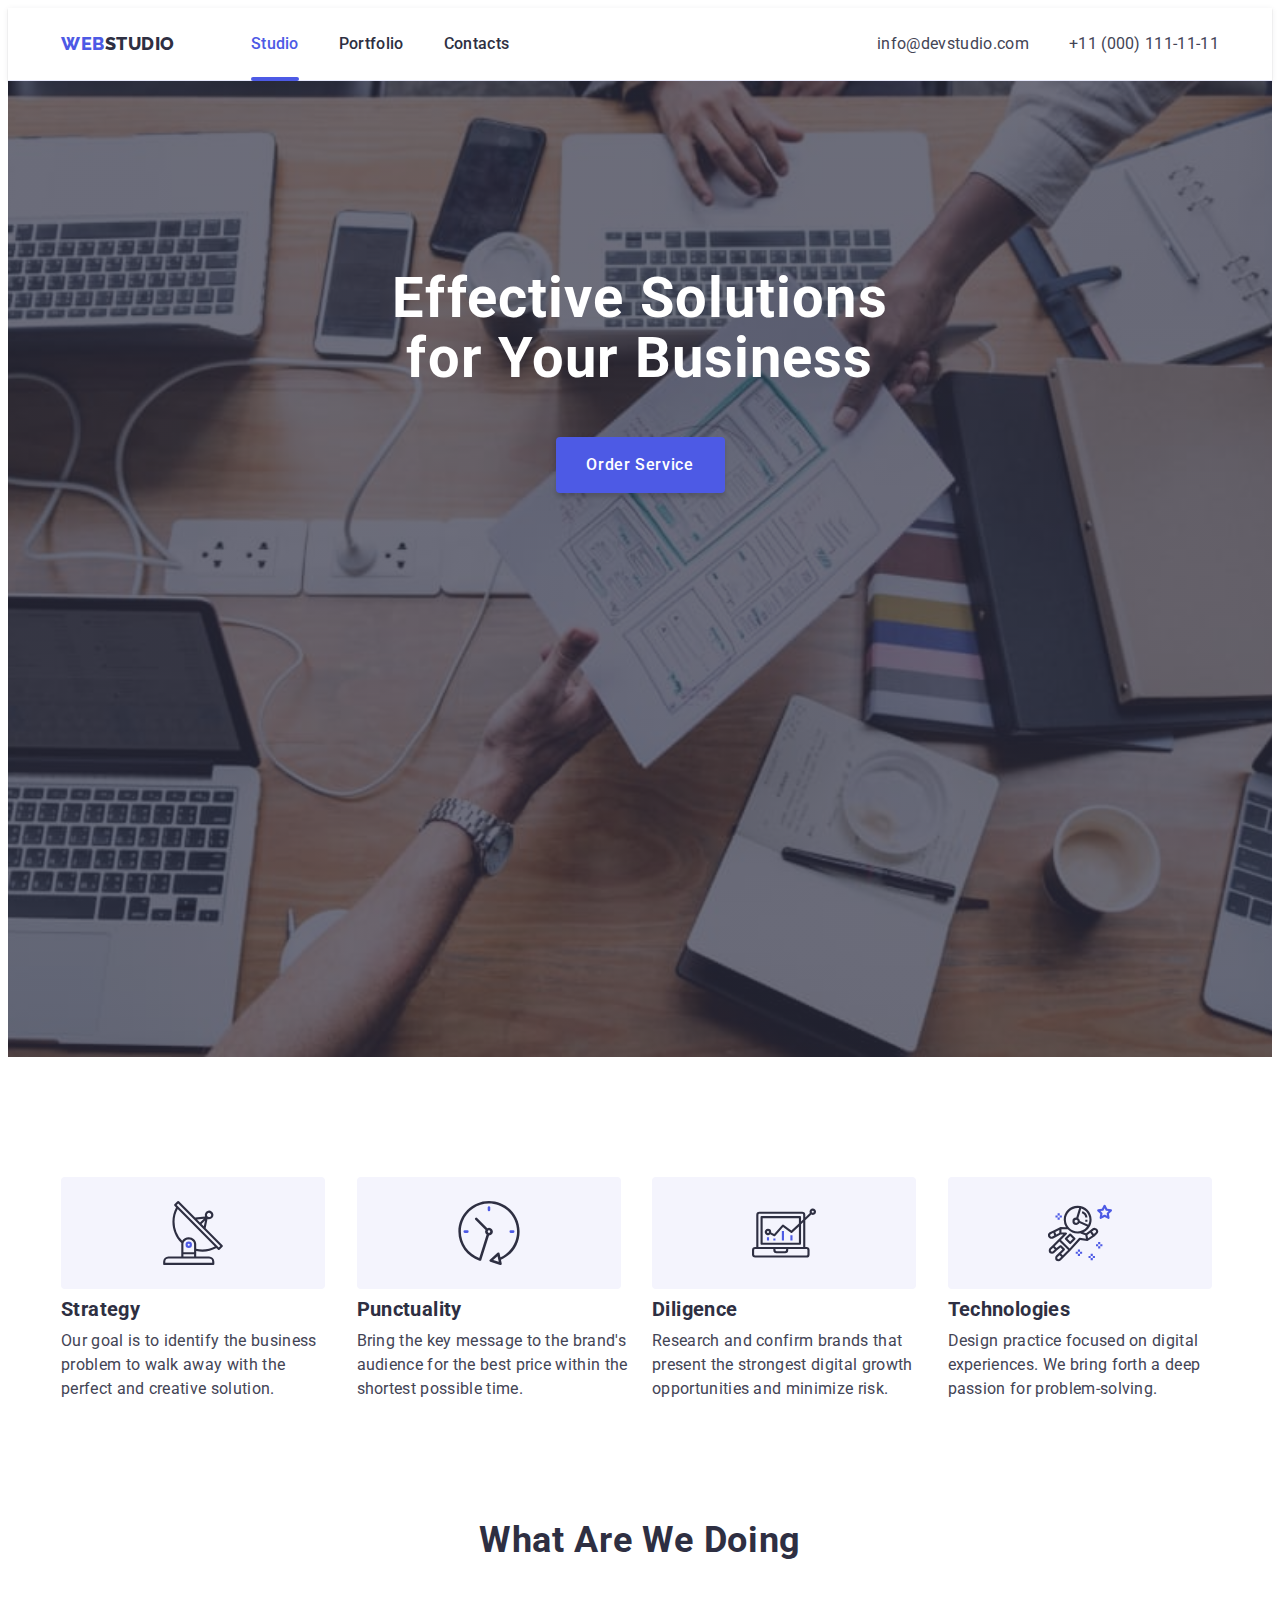
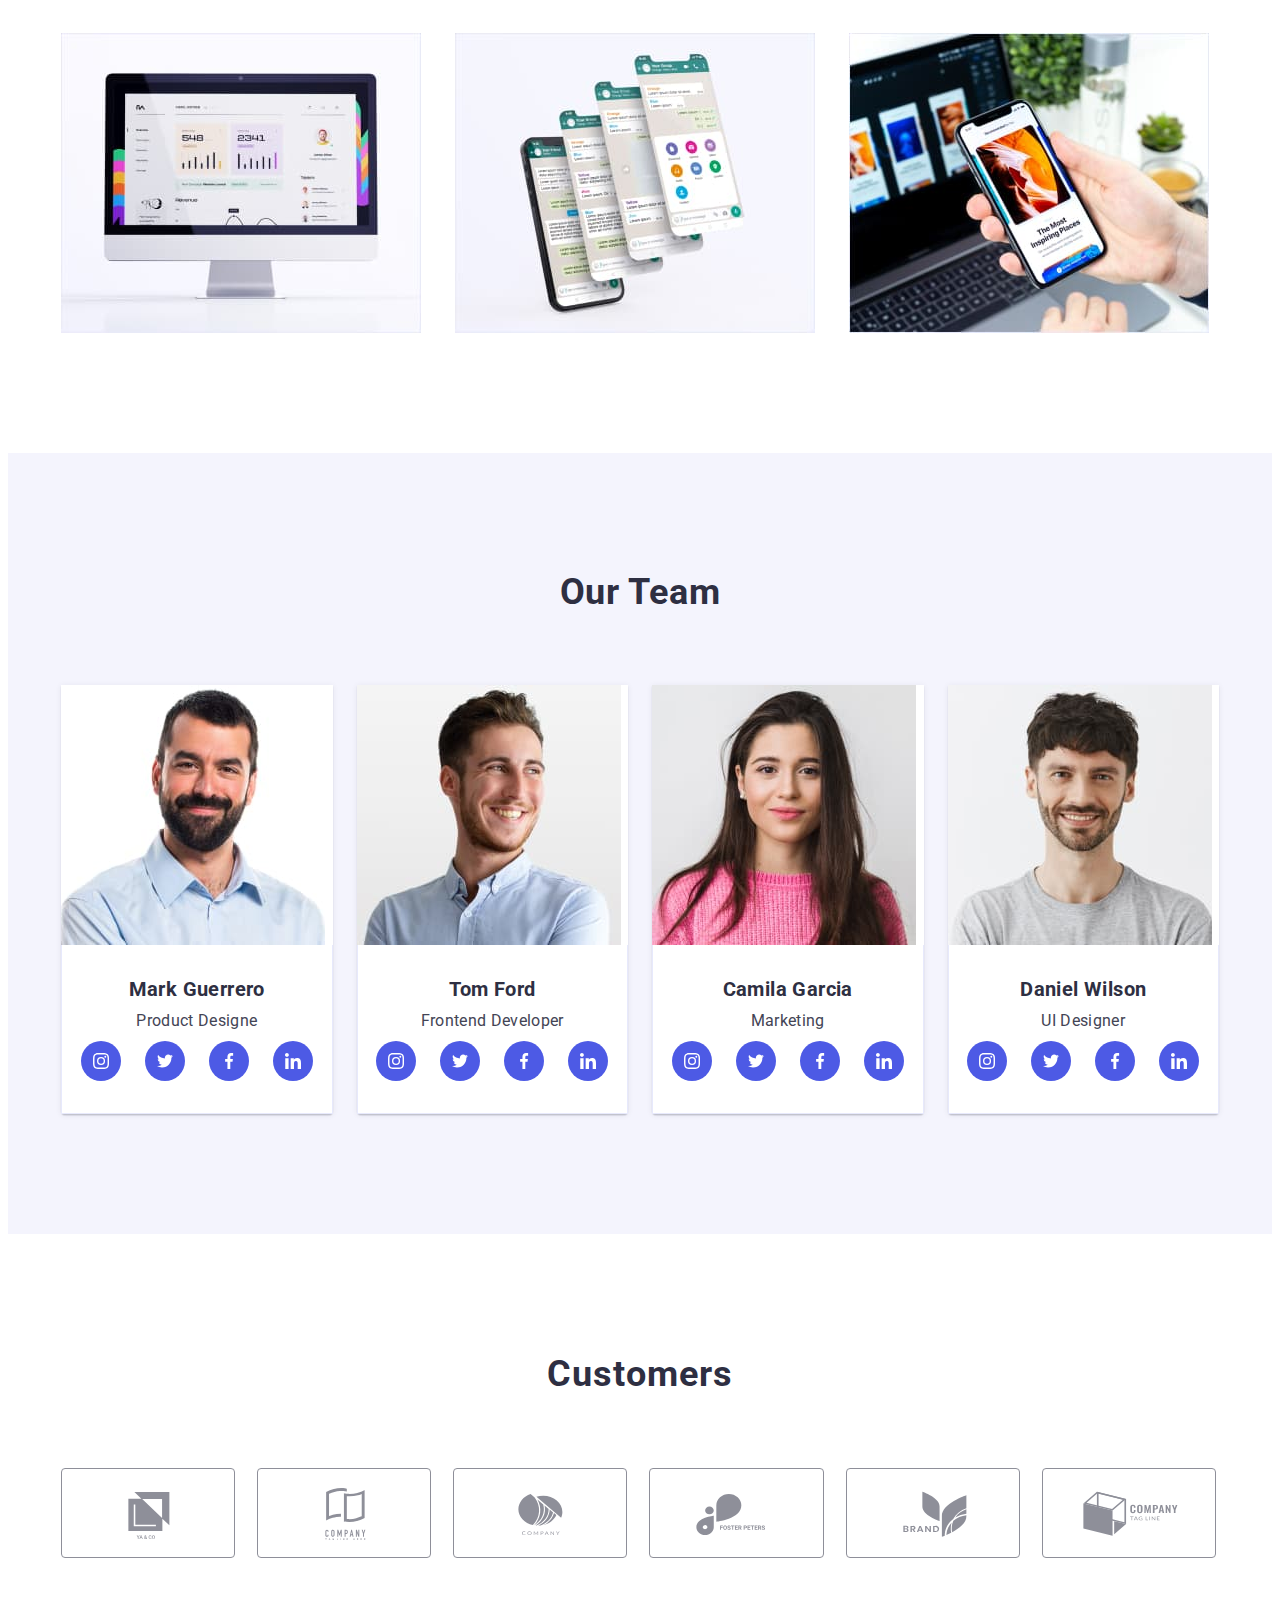
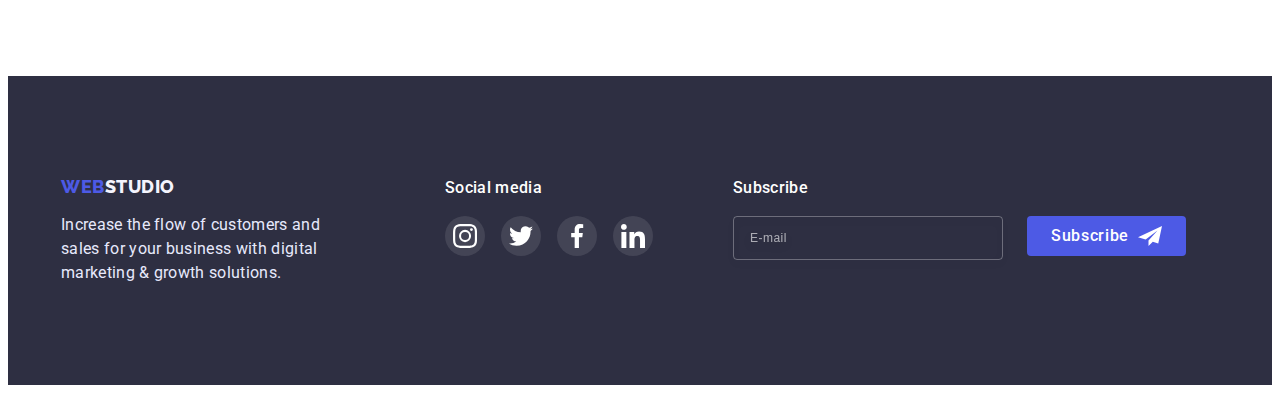
==== index.html @ d187a2b6 "Initial commit" ====
<!DOCTYPE html>
<html lang="en">
  <head>
    <meta charset="UTF-8" />
    <meta http-equiv="X-UA-Compatible" content="IE=edge" />
    <meta name="viewport" content="width=device-width, initial-scale=1.0" />
    <title>Web studio</title>
    <link rel="preconnect" href="https://fonts.googleapis.com" />
    <link rel="preconnect" href="https://fonts.gstatic.com" crossorigin />
    <link
      href="https://fonts.googleapis.com/css2?family=Raleway:wght@800&family=Roboto:wght@400;500;700;900&display=swap"
      rel="stylesheet"
    />
    <link
      rel="stylesheet"
      href="https://cdnjs.cloudflare.com/ajax/libs/modern-normalize/1.1.0/modern-normalize.min.css"
      integrity="sha512-wpPYUAdjBVSE4KJnH1VR1HeZfpl1ub8YT/NKx4PuQ5NmX2tKuGu6U/JRp5y+Y8XG2tV+wKQpNHVUX03MfMFn9Q=="
      crossorigin="anonymous"
      referrerpolicy="no-referrer"
    />
    <link rel="stylesheet" href="./css/styles.css" />
  </head>
  <body class="site-body">
    <!--Header-->
    <header class="header">
      <div class="container">
        <nav class="header-nav">
          <a class="header-logo link" href="./index.html"
            >web<span class="accent">studio</span>
          </a>
          <ul class="header-list list">
            <li class="header-item">
              <a class="header-link link current" href="./index.html">Studio</a>
            </li>
            <li class="header-item">
              <a class="header-link link" href="portfolio.html">Portfolio</a>
            </li>
            <li class="header-item">
              <a class="header-link link" href="">Contacts</a>
            </li>
          </ul>
        </nav>
        <ul class="header-list list">
          <li class="header-item">
            <a class="header-mail link" href="mailto:info@devstudio.com"
              >info@devstudio.com</a
            >
          </li>
          <li class="header-item">
            <a class="header-tel link" href="tel:+110001111111"
              >+11 (000) 111-11-11</a
            >
          </li>
        </ul>
      </div>
    </header>
    <!--Main Content-->
    <main>
      <!--Hero-->
      <section class="hero">
        <div class="container">
          <h1 class="hero-title">Effective Solutions for Your Business</h1>
          <button type="button" class="hero-button btn" data-modal-open>
            Order Service
          </button>
        </div>
      </section>

      <section class="features">
        <div class="container">
          <h2 class="visually-hidden">Description</h2>
          <ul class="features-list list">
            <li class="features-iteam">
              <div class="features-icon">
                <svg class="features-icon-logo" width="64" height="64">
                  <use href="./images/icons.svg#icon-antenna"></use>
                </svg>
              </div>
              <h3 class="features-title">Strategy</h3>
              <p class="features-text">
                Our goal is to identify the business problem to walk away with
                the perfect and creative solution.
              </p>
            </li>
            <li class="features-iteam">
              <div class="features-icon">
                <svg class="features-icon-logo" width="64" height="64">
                  <use href="./images/icons.svg#icon-clock"></use>
                </svg>
              </div>

              <h3 class="features-title">Punctuality</h3>
              <p class="features-text">
                Bring the key message to the brand's audience for the best price
                within the shortest possible time.
              </p>
            </li>
            <li class="features-iteam">
              <div class="features-icon">
                <svg class="features-icon-logo" width="64" height="64">
                  <use href="./images/icons.svg#icon-diagram"></use>
                </svg>
              </div>
              <h3 class="features-title">Diligence</h3>
              <p class="features-text">
                Research and confirm brands that present the strongest digital
                growth opportunities and minimize risk.
              </p>
            </li>
            <li class="features-iteam">
              <div class="features-icon">
                <svg class="features-icon-logo" width="64" height="64">
                  <use href="./images/icons.svg#icon-astronaut"></use>
                </svg>
              </div>
              <h3 class="features-title">Technologies</h3>
              <p class="features-text">
                Design practice focused on digital experiences. We bring forth a
                deep passion for problem-solving.
              </p>
            </li>
          </ul>
        </div>
      </section>

      <section class="works">
        <div class="container">
          <h2 class="works-title">What are we doing</h2>
          <ul class="works-list list">
            <li class="works-item">
              <img
                src="./images/desktop.jpg"
                alt="Desktop"
                width="360"
                height="300"
              />
            </li>
            <li class="works-item">
              <img
                src="./images/phone.jpg"
                alt="Phones"
                width="360"
                height="300"
              />
            </li>
            <li class="works-item">
              <img
                src="./images/notebook.jpg"
                alt="Notebook and phone"
                width="360"
                height="300"
              />
            </li>
          </ul>
        </div>
      </section>

      <section class="team">
        <div class="container">
          <h2 class="team-title">Our Team</h2>
          <ul class="team-list list">
            <li class="team-item">
              <img
                src="./images/mark.jpg"
                alt="Mark Guerrero"
                width="264"
                height="260"
              />
              <div class="description">
                <h3 class="team-subtitle">Mark Guerrero</h3>
                <p class="team-text">Product Designe</p>
                <ul class="team-social-list list">
                  <li class="team-social-item">
                    <a href="" class="team-social-link link">
                      <svg class="team-social-icon" width="16" height="16">
                        <use href="./images/icons.svg#icon-instagram"></use>
                      </svg>
                    </a>
                  </li>
                  <li class="team-social-item">
                    <a href="" class="team-social-link link">
                      <svg class="team-social-icon" width="16" height="16">
                        <use href="./images/icons.svg#icon-twitter"></use>
                      </svg>
                    </a>
                  </li>
                  <li class="team-social-item">
                    <a href="" class="team-social-link link">
                      <svg class="team-social-icon" width="16" height="16">
                        <use href="./images/icons.svg#icon-facebook"></use>
                      </svg>
                    </a>
                  </li>
                  <li class="team-social-item">
                    <a href="" class="team-social-link link">
                      <svg class="team-social-icon" width="16" height="16">
                        <use href="./images/icons.svg#icon-linkedin"></use>
                      </svg>
                    </a>
                  </li>
                </ul>
              </div>
            </li>
            <li class="team-item">
              <img
                src="./images/tom.jpg"
                alt="Tom Ford"
                width="264"
                height="260"
              />
              <div class="description">
                <h3 class="team-subtitle">Tom Ford</h3>
                <p class="team-text">Frontend Developer</p>
                <ul class="team-social-list list">
                  <li class="team-social-item">
                    <a href="" class="team-social-link link">
                      <svg class="team-social-icon" width="16" height="16">
                        <use href="./images/icons.svg#icon-instagram"></use>
                      </svg>
                    </a>
                  </li>
                  <li class="team-social-item">
                    <a href="" class="team-social-link link">
                      <svg class="team-social-icon" width="16" height="16">
                        <use href="./images/icons.svg#icon-twitter"></use>
                      </svg>
                    </a>
                  </li>
                  <li class="team-social-item">
                    <a href="" class="team-social-link link">
                      <svg class="team-social-icon" width="16" height="16">
                        <use href="./images/icons.svg#icon-facebook"></use>
                      </svg>
                    </a>
                  </li>
                  <li class="team-social-item">
                    <a href="" class="team-social-link link">
                      <svg class="team-social-icon" width="16" height="16">
                        <use href="./images/icons.svg#icon-linkedin"></use>
                      </svg>
                    </a>
                  </li>
                </ul>
              </div>
            </li>
            <li class="team-item">
              <img
                src="./images/camila.jpg"
                alt="Camila Garcia"
                width="264"
                height="260"
              />
              <div class="description">
                <h3 class="team-subtitle">Camila Garcia</h3>
                <p class="team-text">Marketing</p>
                <ul class="team-social-list list">
                  <li class="team-social-item">
                    <a href="" class="team-social-link link">
                      <svg class="team-social-icon" width="16" height="16">
                        <use href="./images/icons.svg#icon-instagram"></use>
                      </svg>
                    </a>
                  </li>
                  <li class="team-social-item">
                    <a href="" class="team-social-link link">
                      <svg class="team-social-icon" width="16" height="16">
                        <use href="./images/icons.svg#icon-twitter"></use>
                      </svg>
                    </a>
                  </li>
                  <li class="team-social-item">
                    <a href="" class="team-social-link link">
                      <svg class="team-social-icon" width="16" height="16">
                        <use href="./images/icons.svg#icon-facebook"></use>
                      </svg>
                    </a>
                  </li>
                  <li class="team-social-item">
                    <a href="" class="team-social-link link">
                      <svg class="team-social-icon" width="16" height="16">
                        <use href="./images/icons.svg#icon-linkedin"></use>
                      </svg>
                    </a>
                  </li>
                </ul>
              </div>
            </li>
            <li class="team-item">
              <img
                src="./images/daniel.jpg"
                alt="Daniel Wilson"
                width="264"
                height="260"
              />
              <div class="description">
                <h3 class="team-subtitle">Daniel Wilson</h3>
                <p class="team-text">UI Designer</p>
                <ul class="team-social-list list">
                  <li class="team-social-item">
                    <a href="" class="team-social-link link">
                      <svg class="team-social-icon" width="16" height="16">
                        <use href="./images/icons.svg#icon-instagram"></use>
                      </svg>
                    </a>
                  </li>
                  <li class="team-social-item">
                    <a href="" class="team-social-link link">
                      <svg class="team-social-icon" width="16" height="16">
                        <use href="./images/icons.svg#icon-twitter"></use>
                      </svg>
                    </a>
                  </li>
                  <li class="team-social-item">
                    <a href="" class="team-social-link link">
                      <svg class="team-social-icon" width="16" height="16">
                        <use href="./images/icons.svg#icon-facebook"></use>
                      </svg>
                    </a>
                  </li>
                  <li class="team-social-item">
                    <a href="" class="team-social-link link">
                      <svg class="team-social-icon" width="16" height="16">
                        <use href="./images/icons.svg#icon-linkedin"></use>
                      </svg>
                    </a>
                  </li>
                </ul>
              </div>
            </li>
          </ul>
        </div>
      </section>
      <section class="customers">
        <div class="container">
          <h2 class="customers-title">Customers</h2>
          <ul class="customers-list list">
            <li class="customers-item">
              <a href="" class="customers-link link">
                <svg class="customers-icon" width="104" height="56">
                  <use href="./images/icons.svg#icon-Logo1"></use>
                </svg>
              </a>
            </li>
            <li class="customers-item">
              <a href="" class="customers-link link">
                <svg class="customers-icon" width="104" height="56">
                  <use href="./images/icons.svg#icon-Logo2"></use>
                </svg>
              </a>
            </li>
            <li class="customers-item">
              <a href="" class="customers-link link">
                <svg class="customers-icon" width="104" height="56">
                  <use href="./images/icons.svg#icon-Logo3"></use>
                </svg>
              </a>
            </li>
            <li class="customers-item">
              <a href="" class="customers-link link">
                <svg class="customers-icon" width="104" height="56">
                  <use href="./images/icons.svg#icon-Logo4"></use>
                </svg>
              </a>
            </li>
            <li class="customers-item">
              <a href="" class="customers-link link">
                <svg class="customers-icon" width="104" height="56">
                  <use href="./images/icons.svg#icon-Logo5"></use>
                </svg>
              </a>
            </li>
            <li class="customers-item">
              <a href="" class="customers-link link">
                <svg class="customers-icon" width="104" height="56">
                  <use href="./images/icons.svg#icon-Logo6"></use>
                </svg>
              </a>
            </li>
          </ul>
        </div>
      </section>
    </main>
    <!--Footer-->
    <footer class="footer">
      <div class="container">
        <div class="footer-wrap">
          <a href="./index.html" class="footer-logo link"
            >web<span class="accent">studio</span>
          </a>
          <p class="footer-text">
            Increase the flow of customers and sales for your business with
            digital marketing & growth solutions.
          </p>
        </div>
        <div class="footer-soc">
          <p class="footer-soc-media">Social media</p>
          <ul class="footer-soc-list list">
            <li class="footer-soc-item">
              <a href="" class="footer-soc-link link">
                <svg class="footer-soc-icon" width="24" height="24">
                  <use href="./images/icons.svg#icon-instagram"></use>
                </svg>
              </a>
            </li>
            <li class="footer-soc-item">
              <a href="" class="footer-soc-link link"
                ><svg class="footer-soc-icon" width="24" height="24">
                  <use href="./images/icons.svg#icon-twitter"></use>
                </svg>
              </a>
            </li>
            <li class="footer-soc-item">
              <a href="" class="footer-soc-link link"
                ><svg class="footer-soc-icon" width="24" height="24">
                  <use href="./images/icons.svg#icon-facebook"></use>
                </svg>
              </a>
            </li>
            <li class="footer-soc-item">
              <a href="" class="footer-soc-link link"
                ><svg class="footer-soc-icon" width="24" height="24">
                  <use href="./images/icons.svg#icon-linkedin"></use>
                </svg>
              </a>
            </li>
          </ul>
        </div>
        <div class="footer-subscribe">
          <p class="subscribe-title">Subscribe</p>
          <form class="subscribe-form">
            <input
              type="email"
              name="subscribe-email"
              class="subscribe-input"
              placeholder="E-mail"
              required
            />
            <button type="submit" class="subscribe-form-btn">
              Subscribe
              <svg class="send-icon" width="24" height="24">
                <use href="./images/icons.svg#icon-Frame-3"></use>
              </svg>
            </button>
          </form>
        </div>
      </div>
    </footer>
    <div class="backdrop is-hidden" data-modal>
      <div class="modal">
        <button type="button" class="modal-close" data-modal-close>
          <svg class="modal-close-icon" width="8" height="8">
            <use href="./images/icons.svg#icon-close-black-18dp"></use>
          </svg>
        </button>
        <form class="modal-form">
          <p>Leave your contacts and we will call you back</p>
          <label class="modal-form-fild">
            <span class="modal-form-input-desc">Name</span>
            <span class="input-wrap">
              <input
                type="text"
                name="user-name"
                class="modal-form-input"
                pattern="[a-zA-Z]+"
                minlength="2"
                required
              />
              <svg class="input-icon" width="18" height="18">
                <use href="./images/icons.svg#icon-person"></use>
              </svg>
            </span>
          </label>
          <label class="modal-form-fild">
            <span class="modal-form-input-desc">Phone</span>
            <span class="input-wrap">
              <input type="tel" name="user-phone" class="modal-form-input" />
              <svg class="input-icon" width="18" height="18">
                <use href="./images/icons.svg#icon-phone"></use>
              </svg>
            </span>
          </label>
          <label class="modal-form-fild">
            <span class="modal-form-input-desc">Email</span>
            <span class="input-wrap">
              <input
                type="email"
                name="user-mail"
                class="modal-form-input"
                required
              />
              <svg class="input-icon" width="18" height="18">
                <use href="./images/icons.svg#icon-email"></use>
              </svg>
            </span>
          </label>
          <label class="modal-form-fild">
            <span class="modal-form-input-desc">Comment</span>
            <textarea
              name="user-message"
              placeholder="Text input"
              class="modal-comment"
            ></textarea>
          </label>
          <div class="user-policy-mod">
            <input
              id="user-policy"
              type="checkbox"
              name="user-policy"
              class="modal-form-chek visually-hidden"
              value="true"
              required
            />
            <label for="user-policy" class="modal-form-chek-desc">
              <span>
                <svg class="chek-icon" width="10" height="8">
                  <use href="./images/icons.svg#icon-Vector"></use>
                </svg>
              </span>
              I accept the terms and conditions of the&nbsp;
              <a href="" class="privacy">Privacy Policy</a>
            </label>
          </div>
          <button type="submit" class="modal-form-submit">Send</button>
        </form>
      </div>
    </div>
    <script src="./js/modal.js"></script>
  </body>
</html>
---- css/styles.css ----
:root {
  --section-title-color: #2e2f42;
  --text-bacground-color: #ffffff;
  --main-font-size: 16px;
  --first-heder-color: #4d5ae5;
  --second-heder-color: #434455;
  --first-background-color-button: #4d5ae5;
  --header-border-color: #e7e9fc;
  --typical-backgroud-color: #2e2f42;
  --second-button-color: #404bbf;
  --team-background-color: #f4f4fd;
  --footer-first-color: #e7e9fc;
  --icons-customer-color: #8e8f99;
  --social-second-background-color: #31d0aa;
  --modal-icon-first-fill: #000000;
  --modal-background-color: #fcfcfc;
  --typical-line-height: 1.5;
  --typical-letter-spacing: 0.02em;
  --transition: 250ms cubic-bezier(0.4, 0, 0.2, 1);
}

p,
h1,
h2,
h3 {
  margin: 0;
}
ul {
  margin: 0;
  padding-left: 0;
}

img {
  display: block;
  max-width: 100%;
  height: auto;
}

body {
  font-family: "roboto", sans-serif;
  color: #434455;
  background-color: var(--text-bacground-color);
}

.list {
  padding: 0;
  margin: 0;
  list-style: none;
}

.link {
  text-decoration: none;
  display: inline-block;
}

.visually-hidden {
  position: absolute;
  width: 1px;
  height: 1px;
  margin: -1px;
  border: 0;
  padding: 0;
  white-space: nowrap;
  clip-path: inset(100%);
  clip: rect(0 0 0 0);
  overflow: hidden;
}

.container {
  width: 1158px;
  padding-left: 15px;
  padding-right: 15px;
  margin: 0 auto;
}

/*-------Header--------*/

.header {
  border-bottom: 1px solid var(--header-border-color);
  box-shadow: 0px 2px 1px rgba(46, 47, 66, 0.08),
    0px 1px 1px rgba(46, 47, 66, 0.16), 0px 1px 6px rgba(46, 47, 66, 0.08);
}

.header-nav {
  padding-top: 24px;
  padding-bottom: 24px;
  display: flex;
  margin-right: auto;
}

.header > .container {
  display: flex;
  align-items: center;
}

.header-logo {
  font-family: "Raleway", sans-serif;
  font-weight: 800;
  font-size: 18px;
  line-height: 1.33;
  display: flex;
  align-items: center;
  letter-spacing: 0.03em;
  text-transform: uppercase;
  color: var(--first-heder-color);
  margin-right: 76px;
}
.accent {
  color: var(--typical-backgroud-color);
}
.header-list {
  display: flex;
  gap: 40px;
}

.header-item {
  position: relative;
}
.header-link {
  font-weight: 500;
  font-size: var(--main-font-size);
  line-height: 1.5;
  letter-spacing: var(--typical-letter-spacing);
  color: var(--section-title-color);
  transition: color var(--transition);
}

.header-link:hover,
.header-link:focus {
  color: var(--second-heder-color);
}

.header-mail,
.header-tel {
  font-weight: 400;
  font-size: var(--main-font-size);
  line-height: var(--typical-line-height);
  letter-spacing: var(--typical-letter-spacing);
  color: var(--second-heder-color);
  transition: color var(--transition);
}

.header-mail:hover,
.header-mail:focus {
  color: var(--first-heder-color);
}

.header-tel:hover,
.header-tel:focus {
  color: var(--first-heder-color);
}

.header-list .current {
  color: var(--first-heder-color);
}

.header-link.current::after {
  content: "";
  position: absolute;
  width: 100%;
  height: 4px;
  left: 0px;
  bottom: -25px;
  background-color: currentColor;
  border-radius: 2px;
}

/*-------Hero--------*/

.hero {
  background-color: var(--typical-backgroud-color);
  background-image: linear-gradient(
      rgba(46, 47, 66, 0.7),
      rgba(46, 47, 66, 0.7)
    ),
    url(../images/hero-bg.jpg);
  background-repeat: no-repeat;
  background-position: center;
  background-size: cover;
  text-align: center;
  padding-top: 188px;
  padding-bottom: 188px;
  height: 600px;
  max-width: 1440px;
  margin: 0 auto;
}

.hero-title {
  max-width: 496px;
  margin: 0 auto;
  font-size: 56px;
  line-height: 1.07;
  letter-spacing: var(--typical-letter-spacing);
  color: var(--text-bacground-color);
  margin-bottom: 48px;
}

.hero-button {
  display: inline-block;
  min-width: 169px;
  height: 56px;
  font-family: inherit;
  font-weight: 500;
  font-size: var(--main-font-size);
  line-height: 1.5;
  align-items: center;
  letter-spacing: 0.04em;
  color: var(--text-bacground-color);
  background-color: var(--first-background-color-button);
  cursor: pointer;
  box-shadow: 0px 4px 4px rgba(0, 0, 0, 0.15);
  border-radius: 4px;
  border: none;
  transition: background-color var(--transition);
}

.hero-button:hover,
.hero-button:focus {
  background-color: var(--second-button-color);
}

.hero-button:active {
  background-color: var(--second-button-color);
}

/*-------Features--------*/

.features {
  padding-top: 120px;
  padding-bottom: 120px;
}

.features-list {
  display: flex;
  gap: 24px;
}

.features-iteam {
  width: calc((100% - 72px) / 4);
}

.features-title {
  font-size: 20px;
  line-height: 1.2;
  letter-spacing: var(--typical-letter-spacing);
  color: var(--section-title-color);
  margin-bottom: 8px;
}
.features-text {
  font-size: var(--main-font-size);
  line-height: var(--typical-line-height);
  letter-spacing: var(--typical-letter-spacing);
}

.features-icon {
  display: flex;
  align-items: center;
  justify-content: center;
  margin-bottom: 8px;
  background-color: var(--team-background-color);
  border-radius: 4px;
  width: 264px;
  height: 112px;
}

/*-------Works--------*/

.works {
  padding-bottom: 120px;
}
.works-title {
  font-size: 36px;
  line-height: 1.11;
  text-align: center;
  letter-spacing: var(--typical-letter-spacing);
  text-transform: capitalize;
  color: var(--section-title-color);
  margin-bottom: 72px;
}
.works-list {
  display: flex;
  gap: 24px;
}

.works-item {
  width: calc((100% - 48px) / 3);
}

/*-------Team--------*/
.team {
  background-color: var(--team-background-color);
  padding-top: 120px;
  padding-bottom: 120px;
}
.team-title {
  font-size: 36px;
  line-height: 1.11;
  text-align: center;
  letter-spacing: var(--typical-letter-spacing);
  text-transform: capitalize;
  color: var(--section-title-color);
  margin-bottom: 72px;
}
.team-list {
  display: flex;
  gap: 24px;
}

.description {
  padding: 32px 16px;
}

.team-item {
  background-color: var(--text-bacground-color);
  width: calc((100% - 72px) / 4);
  box-shadow: 0px 1px 6px rgba(46, 47, 66, 0.08),
    0px 1px 1px rgba(46, 47, 66, 0.16), 0px 2px 1px rgba(46, 47, 66, 0.08);
  border-radius: 0px 0px 4px 4px;
}
.team-subtitle {
  font-size: 20px;
  line-height: 1.2;
  text-align: center;
  letter-spacing: var(--typical-letter-spacing);
  color: var(--section-title-color);
  margin-bottom: 8px;
  margin-top: 0;
}
.team-text {
  font-size: var(--main-font-size);
  line-height: var(--typical-line-height);
  text-align: center;
  letter-spacing: var(--typical-letter-spacing);
  margin-bottom: 8px;
}
.team-social-list {
  display: flex;
  justify-content: center;
  gap: 24px;
}
.team-social-item {
  width: 40px;
  height: 40px;
}
.team-social-link {
  width: 100%;
  height: 100%;
  background-color: var(--first-background-color-button);
  border-radius: 50%;
  display: flex;
  align-items: center;
  justify-content: center;
  transition: background-color var(--transition);
}

.team-social-icon {
  fill: var(--text-bacground-color);
}

.team-social-link:hover,
.team-social-link:focus {
  background-color: var(--second-button-color);
}

.customers {
  padding-top: 120px;
  padding-bottom: 120px;
}

.customers-title {
  font-size: 36px;
  line-height: 1.16;
  text-align: center;
  letter-spacing: 0.03em;
  color: var(--section-title-color);
  margin-bottom: 72px;
}
.customers-list {
  display: flex;
  gap: 24px;
}
.customers-item {
  width: calc((100% - 125px) / 6);
  height: 88px;
}
.customers-link {
  width: 100%;
  height: 100%;
  display: flex;
  align-items: center;
  justify-content: center;
  border-radius: 4px;
  border: 1px solid var(--icons-customer-color);
  fill: var(--icons-customer-color);
  transition: border-color var(--transition), fill var(--transition);
}

.customers-link:hover,
.customers-link:focus {
  border-color: var(--second-button-color);
  fill: var(--second-button-color);
}

/*-------Footer--------*/

.footer {
  background-color: var(--typical-backgroud-color);
  padding-bottom: 100px;
  padding-top: 100px;
}
.footer-logo {
  font-family: "Raleway", sans-serif;
  font-weight: 800;
  font-size: 18px;
  line-height: 1.17;
  display: flex;
  align-items: center;
  letter-spacing: 0.03em;
  text-transform: uppercase;
  color: var(--first-heder-color);
  margin-bottom: 16px;
}
.footer .accent {
  color: var(--team-background-color);
}
.footer-text {
  font-size: var(--main-font-size);
  line-height: var(--typical-line-height);
  letter-spacing: var(--typical-letter-spacing);
  color: var(--footer-first-color);
}

.footer .container {
  display: flex;
  /* gap: 120px; */
}
.footer-wrap {
  max-width: 264px;
}
.footer-soc {
  max-width: 208px;
  height: 80px;
  margin-left: 120px;
  margin-right: 80px;
}
.footer-soc-media {
  font-weight: 500;
  font-size: 16px;
  line-height: 1.5;
  letter-spacing: 0.02em;
  color: var(--text-bacground-color);
  margin-bottom: 16px;
}
.footer-soc-list {
  display: flex;
  justify-content: center;
  gap: 16px;
}

.footer-soc-item {
  width: 40px;
  height: 40px;
}
.footer-soc-link {
  width: 100%;
  height: 100%;
  display: flex;
  align-items: center;
  justify-content: center;
  border-radius: 50%;
  background-color: rgba(255, 255, 255, 0.1);
  transition: background-color var(--transition);
}

.footer-soc-icon {
  fill: var(--text-bacground-color);
}

.footer-soc-link:hover,
.footer-soc-link:focus {
  background-color: var(--social-second-background-color);
}

.footer-subscribe {
  max-width: 453px;
  height: 80px;
}
.subscribe-title {
  font-weight: 500;
  font-size: 16px;
  line-height: 1.5;
  letter-spacing: 0.02em;
  color: var(--text-bacground-color);
  margin-bottom: 16px;
}
.subscribe-form {
  display: flex;
}
.subscribe-input {
  width: 264px;
  height: 40px;
  margin-right: 24px;
  color: var(--text-bacground-color);
  background-color: transparent;
  border: 1px solid rgba(255, 255, 255, 0.3);
  filter: drop-shadow(0px 4px 4px rgba(0, 0, 0, 0.15));
  border-radius: 4px;
  padding-left: 16px;
  outline: none;
}

.subscribe-input::placeholder {
  font-size: 12px;
  line-height: 2px;
  letter-spacing: 0.04em;
  color: rgba(255, 255, 255, 0.6);
}

.subscribe-form-btn {
  display: flex;
  position: relative;
  align-items: start;
  width: 165px;
  height: 40px;
  padding: 8px 24px;
  font-weight: 500;
  font-family: inherit;
  font-size: 16px;
  line-height: 1.5;
  letter-spacing: 0.04em;
  color: var(--text-bacground-color);
  background-color: var(--first-background-color-button);
  border-radius: 4px;
  border: none;
  cursor: pointer;
  transition: background-color var(--transition);
}

.subscribe-form-btn:focus,
.subscribe-form-btn:hover {
  background-color: var(--second-button-color);
  outline: none;
}
.send-icon {
  position: absolute;
  right: 24px;
  fill: var(--text-bacground-color);
}

/*-------Portfolio--------*/

.filter {
  padding-top: 96px;
  padding-bottom: 120px;
}
.filter-list-button {
  display: flex;
  margin-bottom: 72px;
  justify-content: center;
  align-items: center;
  gap: 24px;
}

.filter-list-img {
  display: flex;
  flex-wrap: wrap;
  column-gap: 24px;
  row-gap: 48px;
}

.filter-list-img .filter-item {
  width: calc((100% - 48px) / 3);
  box-shadow: 0px 1px 6px rgba(46, 47, 66, 0.08);
}

.filter-list-img-link {
  display: block;
  transition: box-shadow var(--transition);
}
.filter-list-img-link:hover,
.filter-list-img-link:focus {
  box-shadow: 0px 1px 6px rgba(46, 47, 66, 0.08),
    0px 1px 1px rgba(46, 47, 66, 0.16), 0px 2px 1px rgba(46, 47, 66, 0.08);
}

.filter-list-img-link:hover .overlay,
.filter-list-img-link:focus .overlay {
  transform: translate(0, 0);
}
.filter-button {
  font-family: inherit;
  font-weight: 500;
  font-size: var(--main-font-size);
  line-height: var(--typical-line-height);
  display: flex;
  align-items: center;
  text-align: center;
  letter-spacing: 0.04em;
  color: var(--first-background-color-button);
  cursor: pointer;
  background-color: var(--team-background-color);
  border: 1px solid var(--header-border-color);
  border-radius: 4px;
  padding: 12px 24px;
  transition: color var(--transition), background-color var(--transition),
    border var(--transition), box-shadow var(--transition);
}

.filter-button:hover,
.filter-button:focus {
  color: var(--text-bacground-color);
  background-color: var(--first-background-color-button);
  border: 1px solid var(--first-background-color-button);
  box-shadow: 0px 3px 1px rgba(0, 0, 0, 0.1), 0px 2px 1px rgba(0, 0, 0, 0.08),
    0px 2px 2px rgba(0, 0, 0, 0.12);
}

.filter-title {
  font-size: 20px;
  line-height: 1.2;
  letter-spacing: var(--typical-letter-spacing);
  color: var(--section-title-color);
  margin-bottom: 8px;
}
.filter-text {
  font-size: var(--main-font-size);
  line-height: 1.5;
  letter-spacing: var(--typical-letter-spacing);
  color: var(--second-heder-color);
}
.description {
  padding-top: 32px;
  padding-bottom: 32px;
  border: 1px solid var(--header-border-color);
  border-top: none;
}

.filter-list-img-wrapper {
  position: relative;
  overflow: hidden;
}
.overlay {
  position: absolute;
  width: 100%;
  height: 100%;
  left: 0;
  top: 0;
  overflow: auto;
  transform: translate(0, 100%);
  transition: transform var(--transition);
  font-size: 16px;
  line-height: 1.5;
  letter-spacing: 0.02em;
  color: var(--team-background-color);
  padding: 40px 32px;
  background-color: var(--first-background-color-button);
  background-blend-mode: soft-light;
  mix-blend-mode: normal;
}

/*-------Modal window--------*/
.backdrop {
  position: fixed;
  z-index: 100;
  top: 0;
  left: 0;
  width: 100%;
  height: 100%;
  background-color: rgba(46, 47, 66, 0.4);
  transition: opacity var(--transition), visibility var(--transition);
}

.backdrop.is-hidden {
  opacity: 0;
  visibility: hidden;
  pointer-events: none;
}
.modal {
  position: absolute;
  top: 50%;
  left: 50%;
  padding: 72px 24px 24px 24px;
  width: 408px;
  min-height: 576px;
  background-color: var(--modal-background-color);
  box-shadow: 0px 1px 1px rgba(0, 0, 0, 0.14), 0px 1px 3px rgba(0, 0, 0, 0.12),
    0px 2px 1px rgba(0, 0, 0, 0.2);
  border-radius: 4px;
  transform: translate(-50%, -50%) scaleX(1);
  transition: transform var(--transition);
}

.backdrop.is-hidden .modal {
  transform: translate(-50%, -50%) scaleX(0.5);
}

.modal-close {
  position: absolute;
  right: 24px;
  top: 24px;
  display: flex;
  align-items: center;
  justify-content: center;
  width: 24px;
  height: 24px;
  border-radius: 50%;
  background-color: var(--footer-first-color);
  border: 1px solid rgba(0, 0, 0, 0.1);
  padding: 0;
  transition: background-color var(--transition);
  cursor: pointer;
}
.modal-close-icon {
  fill: var(--modal-icon-first-fill);
  transition: fill var(--transition);
}

.modal-close:hover,
.modal-close:focus {
  background-color: var(--second-button-color);
}

.modal-close:hover .modal-close-icon,
.modal-close:focus .modal-close-icon {
  fill: var(--text-bacground-color);
}

/*-------Modal window--------*/
.modal-form {
  display: flex;
  flex-direction: column;
}
.modal-form p {
  font-weight: 500;
  font-size: 16px;
  line-height: 1.5;
  text-align: center;
  letter-spacing: 0.02em;
  color: var(--section-title-color);
  margin-bottom: 16px;
}
.modal-form-fild {
  margin-bottom: 8px;
}
.modal-form-input-desc {
  display: block;
  margin-bottom: 4px;
  font-size: 12px;
  line-height: 1.66;
  letter-spacing: 0.01em;
  color: var(--icons-customer-color);
}

.input-wrap {
  position: relative;
}
.modal-form-input {
  width: 100%;
  height: 40px;
  padding-left: 38px;
  background-color: transparent;
  border: 1px solid rgba(33, 33, 33, 0.2);
  border-radius: 4px;
  outline: none;
  transition: border-color var(--transition);
}

.input-icon {
  position: absolute;
  left: 16px;
  top: 50%;
  transform: translateY(-50%);
  fill: var(--section-title-color);
  transition: fill var(--transition);
}

.modal-form-input:focus {
  border-color: var(--first-background-color-button);
}

.modal-form-input:focus + .input-icon {
  fill: var(--first-background-color-button);
}

.modal-comment {
  width: 100%;
  height: 120px;
  border: 1px solid rgba(33, 33, 33, 0.2);
  border-radius: 4px;
  background-color: transparent;
  outline: none;
  padding: 8px 16px;
  resize: none;
  transition: border-color var(--transition);
}

.modal-comment:focus {
  outline: none;
  border-color: var(--first-background-color-button);
}
.modal-comment::placeholder {
  font-size: 12px;
  line-height: 1.33;
  letter-spacing: 0.04em;
  color: rgba(117, 117, 117, 0.5);
}

.user-policy-mod {
  width: 100%;
  height: 16px;
  margin-bottom: 24px;
}

.modal-form-chek-desc {
  display: flex;
  align-items: center;
  font-size: 12px;
  line-height: 1.33;
  letter-spacing: 0.04em;
  color: #757575;
}

.privacy {
  color: var(--first-background-color-button);
}

.modal-form-chek-desc span {
  width: 16px;
  height: 16px;
  margin-right: 8px;
  border: 1.25px solid var(--section-title-color);
  border-radius: 2px;
  display: flex;
  align-items: center;
  justify-content: center;
  fill: transparent;
  background-color: var(--team-background-color);
  transition: border-color var(--transition), background-color var(--transition),
    fill var(--transition);
}

.modal-form-chek:checked + .modal-form-chek-desc span {
  background-color: var(--second-button-color);
  border-color: var(--second-button-color);
  fill: var(--team-background-color);
}

.modal-form-submit {
  min-width: 169px;
  height: 56px;
  align-self: center;
  font-family: inherit;
  font-weight: 500;
  font-size: 16px;
  line-height: 1.5;
  letter-spacing: 0.04em;
  color: var(--text-bacground-color);
  background-color: var(--first-background-color-button);
  box-shadow: 0px 4px 4px rgba(0, 0, 0, 0.15);
  border-radius: 4px;
  border: none;
  cursor: pointer;
  transition: background-color var(--transition);
}

.modal-form-submit:hover,
.modal-form-submit:focus {
  background-color: var(--second-button-color);
}
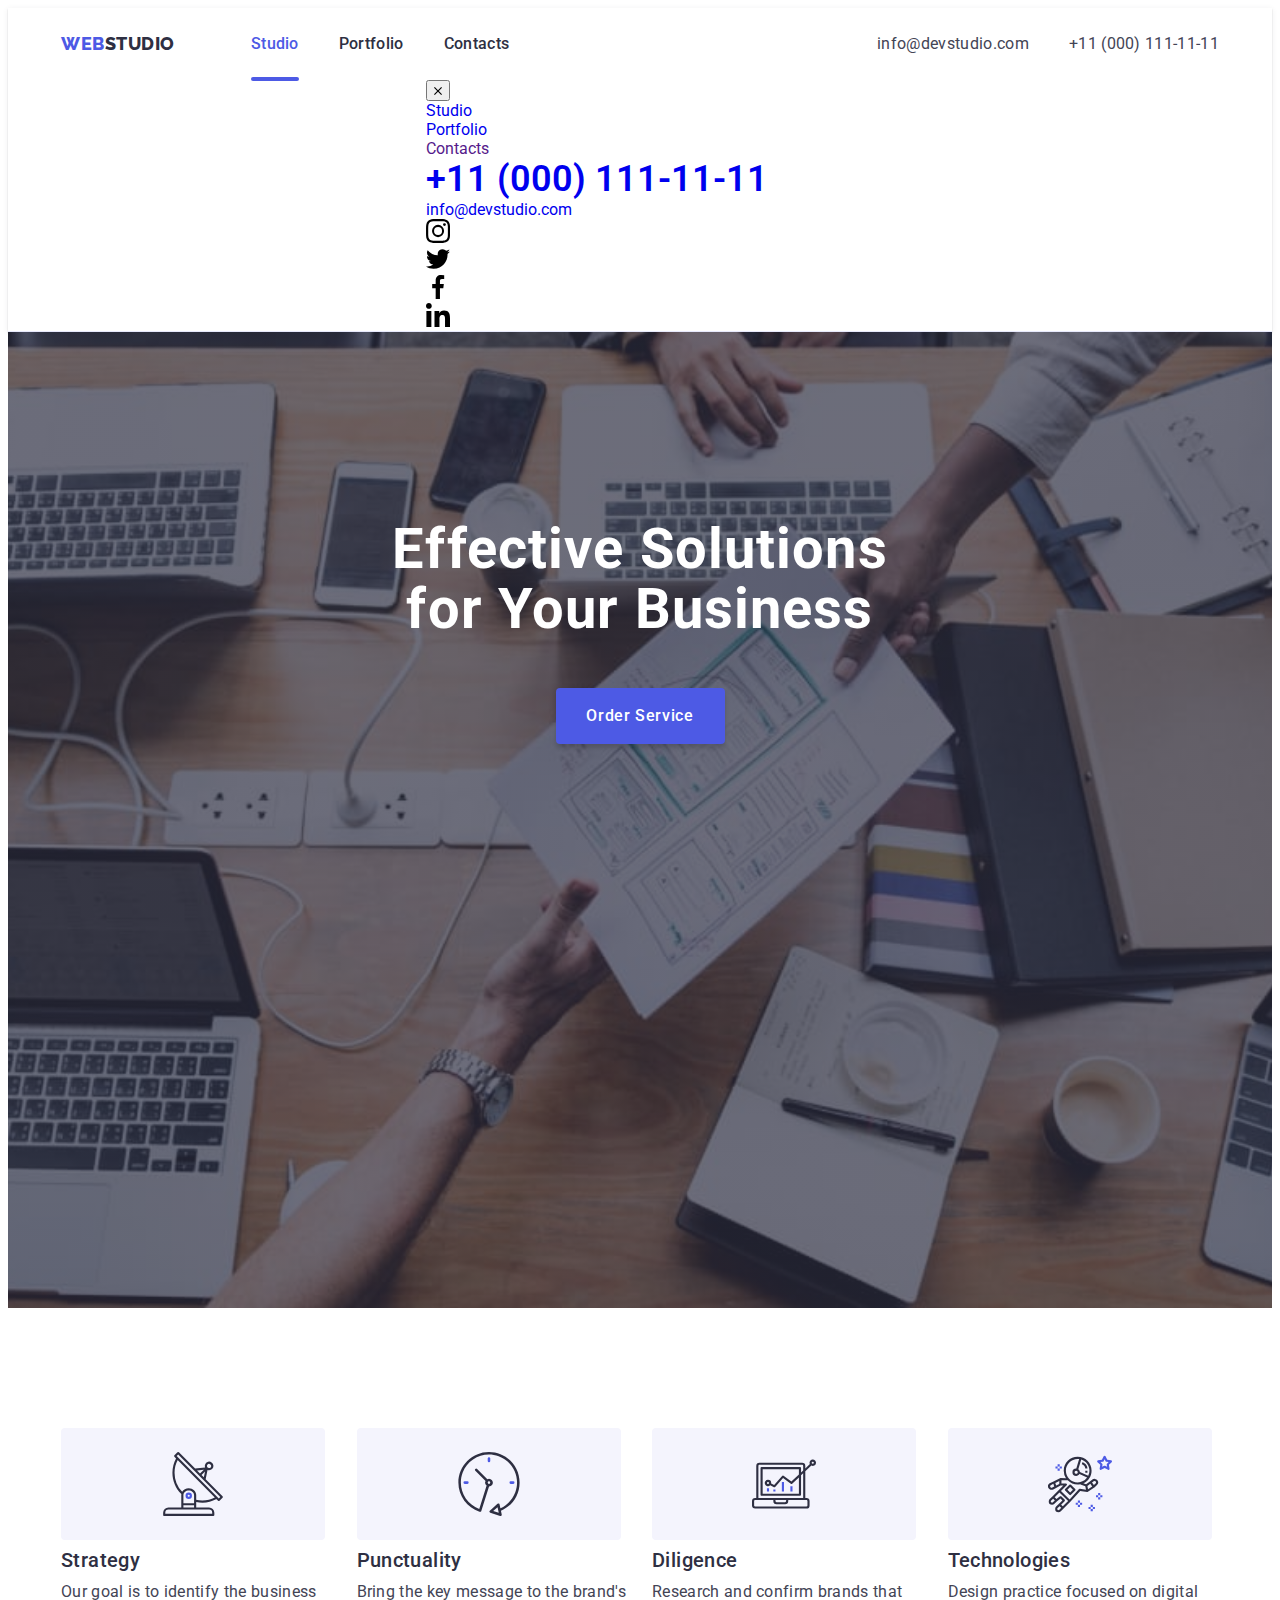
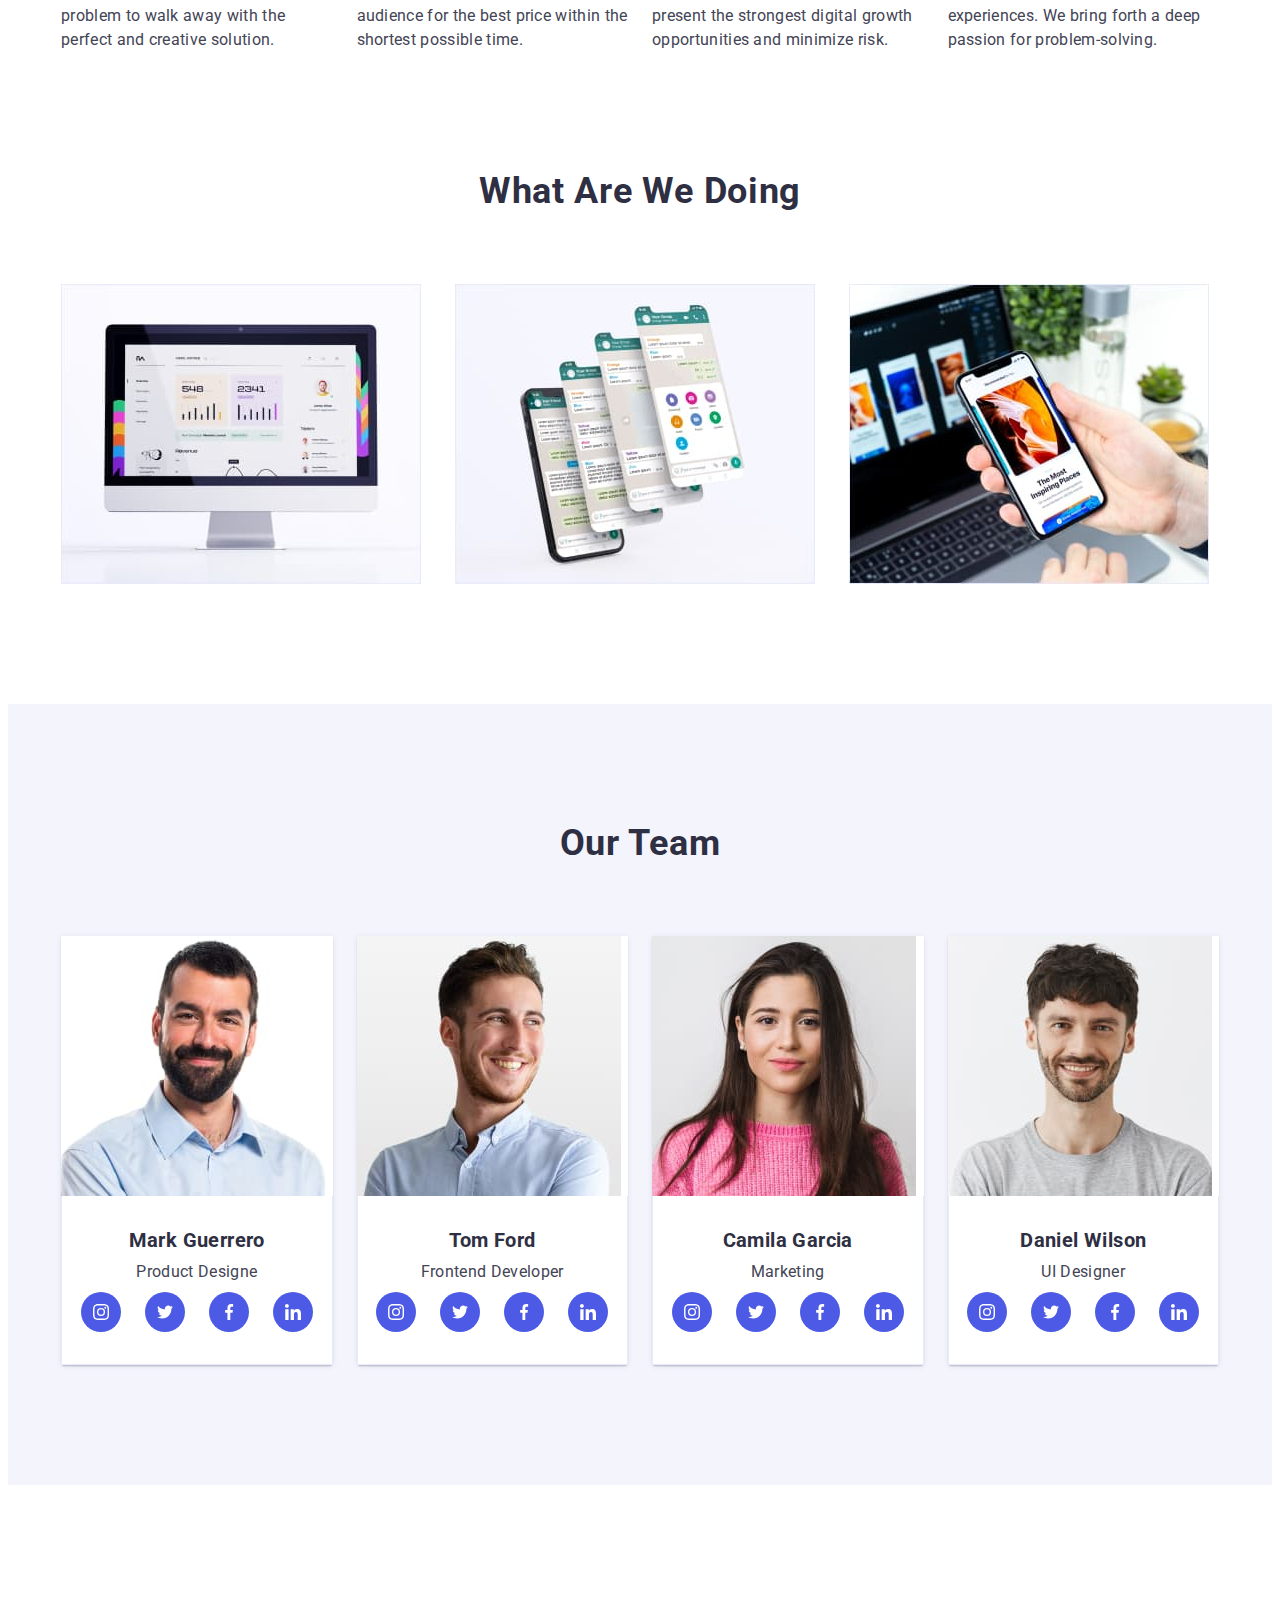
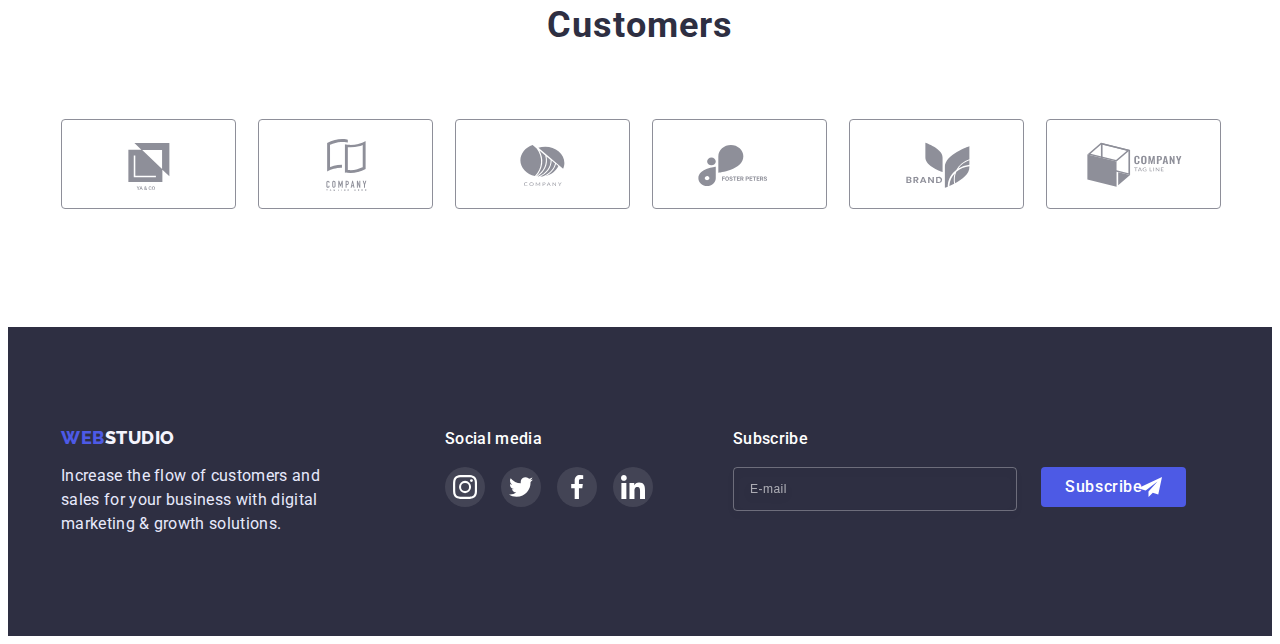
==== commit f1fb1a52: "Versione di prova" ====
--- a/index.html
+++ b/index.html
@@ -19,6 +19,9 @@
       referrerpolicy="no-referrer"
     />
     <link rel="stylesheet" href="./css/styles.css" />
+    <link href="./css/mobile.css" rel="stylesheet" />
+    <link href="./css/tablet.css" rel="stylesheet" />
+    <link href="./css/desktop.css" rel="stylesheet" />
   </head>
   <body class="site-body">
     <!--Header-->
@@ -28,7 +31,7 @@
           <a class="header-logo link" href="./index.html"
             >web<span class="accent">studio</span>
           </a>
-          <ul class="header-list list">
+          <ul class="header-list page list">
             <li class="header-item">
               <a class="header-link link current" href="./index.html">Studio</a>
             </li>
@@ -40,7 +43,12 @@
             </li>
           </ul>
         </nav>
-        <ul class="header-list list">
+        <button type="button" class="menu-button" data-menu-open>
+          <svg class="menu-button-icon-open" width="32" height="22">
+            <use href="./images/icons.svg#icon-burger"></use>
+          </svg>
+        </button>
+        <ul class="header-list link list">
           <li class="header-item">
             <a class="header-mail link" href="mailto:info@devstudio.com"
               >info@devstudio.com</a
@@ -53,6 +61,70 @@
           </li>
         </ul>
       </div>
+      <div class="mobile-menu is-open" data-menu>
+        <div class="container mobile-menu-container">
+          <button type="button" class="mobile-menu-close-btn" data-menu-close>
+            <svg class="mobile-menu-close-icon" width="8" height="8">
+              <use href="./images/icons.svg#icon-close-black-18dp"></use>
+            </svg>
+          </button>
+          <ul class="mobile-menu-pg-list list">
+            <li class="mobile-menu-item">
+              <a class="mobile-menu-link link" href="./index.html">Studio</a>
+            </li>
+            <li class="mobile-menu-item">
+              <a class="mobile-menu-link link" href="portfolio.html"
+                >Portfolio</a
+              >
+            </li>
+            <li class="mobile-menu-item">
+              <a class="mobile-menu-link link current" href="">Contacts</a>
+            </li>
+          </ul>
+          <ul class="mobile-menu-list list">
+            <li class="mobile-menu-item">
+              <a class="mobile-menu-tel link" href="tel:+110001111111"
+                >+11 (000) 111-11-11</a
+              >
+            </li>
+            <li class="mobile-menu-item">
+              <a class="mobile-menu-mail link" href="mailto:info@devstudio.com"
+                >info@devstudio.com</a
+              >
+            </li>
+          </ul>
+          <ul class="mobile-menu-social-list list">
+            <li class="mobile-menu-social-item">
+              <a href="" class="mobile-menu-social-link link">
+                <svg class="mobile-menu-social-icon" width="24" height="24">
+                  <use href="./images/icons.svg#icon-instagram"></use>
+                </svg>
+              </a>
+            </li>
+            <li class="mobile-menu-social-item">
+              <a href="" class="mobile-menu-social-link link">
+                <svg class="mobile-menu-social-icon" width="24" height="24">
+                  <use href="./images/icons.svg#icon-twitter"></use>
+                </svg>
+              </a>
+            </li>
+            <li class="mobile-menu-social-item">
+              <a href="" class="mobile-menu-social-link link">
+                <svg class="mobile-menu-social-icon" width="24" height="24">
+                  <use href="./images/icons.svg#icon-facebook"></use>
+                </svg>
+              </a>
+            </li>
+            <li class="mobile-menu-social-item">
+              <a href="" class="mobile-menu-social-link link">
+                <svg class="mobile-menu-social-icon" width="24" height="24">
+                  <use href="./images/icons.svg#icon-linkedin"></use>
+                </svg>
+              </a>
+            </li>
+          </ul>
+        </div>
+      </div>
     </header>
     <!--Main Content-->
     <main>
@@ -163,6 +235,7 @@
               <img
                 src="./images/mark.jpg"
                 alt="Mark Guerrero"
+                srcset="./images/mark.jpg 1x, ./images/mark-2.jpg 2x"
                 width="264"
                 height="260"
               />
@@ -205,6 +278,7 @@
               <img
                 src="./images/tom.jpg"
                 alt="Tom Ford"
+                srcset="./images/tom.jpg 1x, ./images/tom-2.jpg 2x"
                 width="264"
                 height="260"
               />
@@ -247,6 +321,7 @@
               <img
                 src="./images/camila.jpg"
                 alt="Camila Garcia"
+                srcset="./images/camila.jpg 1x, ./images/camila.jpg-2.jpg 2x"
                 width="264"
                 height="260"
               />
@@ -289,6 +364,7 @@
               <img
                 src="./images/daniel.jpg"
                 alt="Daniel Wilson"
+                srcset="./images/daniel.jpg 1x, ./images/daniel.jpg-2.jpg 2x"
                 width="264"
                 height="260"
               />
@@ -330,6 +406,7 @@
           </ul>
         </div>
       </section>
+
       <section class="customers">
         <div class="container">
           <h2 class="customers-title">Customers</h2>
@@ -524,6 +601,7 @@
         </form>
       </div>
     </div>
+    <script src="./js/mobile-menu.js"></script>
     <script src="./js/modal.js"></script>
   </body>
 </html>
--- a/css/mobile.css
+++ b/css/mobile.css
@@ -0,0 +1,23 @@
+@media screen and (min-width: 480px) {
+  .container {
+    width: 426px;
+    margin-left: auto;
+    margin-right: auto;
+  }
+  .mobile-menu-container {
+    max-width: 428px;
+  }
+  .mobile-menu-social-list {
+    gap: 56px;
+    justify-content: start;
+  }
+  .mobile-menu-tel {
+    font-weight: 600;
+    font-size: 36px;
+  }
+  /*-------Modal window--------*/
+  .modal {
+    width: 392px;
+    min-height: 584px;
+  }
+}
--- a/css/tablet.css
+++ b/css/tablet.css
@@ -0,0 +1,179 @@
+@media screen and (min-width: 768px) {
+  .container {
+    width: 766px;
+  }
+  .menu-button {
+    display: none;
+  }
+  /*-------Header--------*/
+
+  .header-list {
+    display: flex;
+    gap: 40px;
+  }
+  .header-list.link {
+    display: block;
+    margin-right: 0;
+  }
+
+  .header-item {
+    position: relative;
+  }
+  .header-link {
+    font-weight: 500;
+    font-size: var(--main-font-size);
+    line-height: 1.5;
+    letter-spacing: var(--typical-letter-spacing);
+    color: var(--section-title-color);
+    transition: color var(--transition);
+  }
+  .header-mail {
+    margin-bottom: 4px;
+  }
+  .header-logo {
+    margin-right: 118px;
+  }
+
+  .header-link:hover,
+  .header-link:focus {
+    color: var(--second-heder-color);
+  }
+
+  .header-mail,
+  .header-tel {
+    font-weight: 400;
+    font-size: var(--main-font-size);
+    line-height: var(--typical-line-height);
+    letter-spacing: var(--typical-letter-spacing);
+    color: var(--second-heder-color);
+    transition: color var(--transition);
+  }
+
+  .header-mail:hover,
+  .header-mail:focus {
+    color: var(--first-heder-color);
+  }
+
+  .header-tel:hover,
+  .header-tel:focus {
+    color: var(--first-heder-color);
+  }
+
+  .header-list .current {
+    color: var(--first-heder-color);
+  }
+
+  .header-link.current::after {
+    content: "";
+    position: absolute;
+    width: 100%;
+    height: 4px;
+    left: 0px;
+    bottom: -25px;
+    background-color: currentColor;
+    border-radius: 2px;
+  }
+
+  /*-------Hero--------*/
+  .hero > .container {
+    width: 766px;
+    padding-left: 15px;
+    padding-right: 15px;
+  }
+  .hero {
+    background-image: linear-gradient(
+        rgba(46, 47, 66, 0.7),
+        rgba(46, 47, 66, 0.7)
+      ),
+      url(../images/hero-bg-tab.jpg);
+    padding-bottom: 108px;
+  }
+  @media (min-device-pixel-ratio: 2),
+    (min-resolution: 192dpi),
+    (min-resolution: 2dppx) {
+    .hero {
+      background-image: linear-gradient(
+          rgba(46, 47, 66, 0.7),
+          rgba(46, 47, 66, 0.7)
+        ),
+        url(../images/hero-bg-tab-2x.jpg);
+    }
+  }
+
+  .hero-title {
+    font-size: 56px;
+    line-height: 1.07;
+    margin-bottom: 40px;
+    max-width: 496px;
+  }
+
+  /*-------Features--------*/
+  .features-list {
+    /* row-gap: 72px; */
+    column-gap: 24px;
+  }
+  .features-iteam {
+    width: calc((100% - 24px) / 2);
+  }
+  /*-------Team--------*/
+  .team > .container {
+    width: 582px;
+  }
+
+  .team {
+    padding-bottom: 104px;
+  }
+  .team-item {
+    width: calc((100% - 24px) / 2);
+  }
+  .team-list {
+    row-gap: 64px;
+    column-gap: 24px;
+  }
+  /*-------Customers--------*/
+  .customers > .container {
+    width: 552px;
+  }
+  .customers-item {
+    width: calc((100% - 48px) / 3);
+  }
+  .customers-list {
+    column-gap: 24px;
+  }
+  /*-------Footer--------*/
+  .footer .container {
+    display: flex;
+    flex-wrap: wrap;
+    gap: 72px 24px;
+    width: 582px;
+  }
+  .subscribe-form {
+    display: flex;
+    gap: 24px;
+  }
+  .footer-subscribe {
+    max-width: 453px;
+  }
+  .footer-logo {
+    justify-content: start;
+  }
+  .footer-soc-media,
+  .subscribe-title {
+    text-align: left;
+  }
+  .footer-wrap,
+  .footer-soc {
+    margin: 0;
+  }
+  .subscribe-input {
+    min-width: 264px;
+    margin-right: 0;
+    margin-bottom: 0;
+  }
+  /*-------Modal window--------*/
+  .modal {
+    padding-left: 24px;
+    padding-right: 24px;
+    width: 408px;
+  }
+}
--- a/css/desktop.css
+++ b/css/desktop.css
@@ -0,0 +1,144 @@
+@media screen and (min-width: 1200px) {
+  .container {
+    width: 1158px;
+  }
+
+  /*-------Header--------*/
+  .header-mail {
+    margin-bottom: 0px;
+  }
+  .header-logo {
+    margin-right: 76px;
+  }
+  .header-list.link {
+    display: flex;
+    align-items: center;
+    justify-content: space-between;
+    gap: 40px;
+  }
+
+  /*-------Hero--------*/
+
+  .hero > .container {
+    width: 1158px;
+  }
+
+  .hero {
+    background-image: linear-gradient(
+        rgba(46, 47, 66, 0.7),
+        rgba(46, 47, 66, 0.7)
+      ),
+      url(../images/hero-bg.jpg);
+    padding-top: 188px;
+    padding-bottom: 188px;
+    max-width: 1440px;
+  }
+
+  @media (min-device-pixel-ratio: 2),
+    (min-resolution: 192dpi),
+    (min-resolution: 2dppx) {
+    .hero {
+      background-image: linear-gradient(
+          rgba(46, 47, 66, 0.7),
+          rgba(46, 47, 66, 0.7)
+        ),
+        url(../images/hero-bg-2x.jpg);
+    }
+  }
+
+  .hero-title {
+    max-width: 496px;
+    margin-bottom: 48px;
+  }
+
+  /*-------Features--------*/
+
+  .features {
+    padding-top: 120px;
+    padding-bottom: 120px;
+  }
+
+  .features-iteam {
+    width: calc((100% - 72px) / 4);
+  }
+
+  .features-icon {
+    display: flex;
+    align-items: center;
+    justify-content: center;
+    margin-bottom: 8px;
+    background-color: var(--team-background-color);
+    border-radius: 4px;
+    width: 264px;
+    height: 112px;
+  }
+  .features-title {
+    font-weight: 500;
+    font-size: 20px;
+    line-height: 1.2;
+  }
+  .features-text {
+    font-weight: 400;
+  }
+  /*-------Works--------*/
+  .works {
+    padding-bottom: 120px;
+  }
+  .works-title {
+    font-size: 36px;
+    line-height: 1.11;
+    text-align: center;
+    letter-spacing: var(--typical-letter-spacing);
+    text-transform: capitalize;
+    color: var(--section-title-color);
+    margin-bottom: 72px;
+  }
+  .works-list {
+    display: flex;
+    gap: 24px;
+  }
+
+  .works-item {
+    width: calc((100% - 48px) / 3);
+  }
+  /*-------Team--------*/
+  .team > .container {
+    width: 1158px;
+  }
+  .team {
+    padding-top: 120px;
+    padding-bottom: 120px;
+  }
+  .team-item {
+    width: calc((100% - 72px) / 4);
+  }
+  /*-------Customers--------*/
+  .customers > .container {
+    width: 1158px;
+  }
+  .customers {
+    padding-top: 120px;
+    padding-bottom: 120px;
+  }
+  .customers-list {
+    flex-wrap: nowrap;
+  }
+  .customers-item {
+    width: calc((100% - 120px) / 6);
+  }
+  /*-------Footer--------*/
+  .footer {
+    padding-bottom: 100px;
+    padding-top: 100px;
+  }
+  .footer .container {
+    display: flex;
+    flex-wrap: nowrap;
+    width: 1158px;
+    gap: 0;
+  }
+  .footer-soc {
+    margin-left: 120px;
+    margin-right: 80px;
+  }
+}
